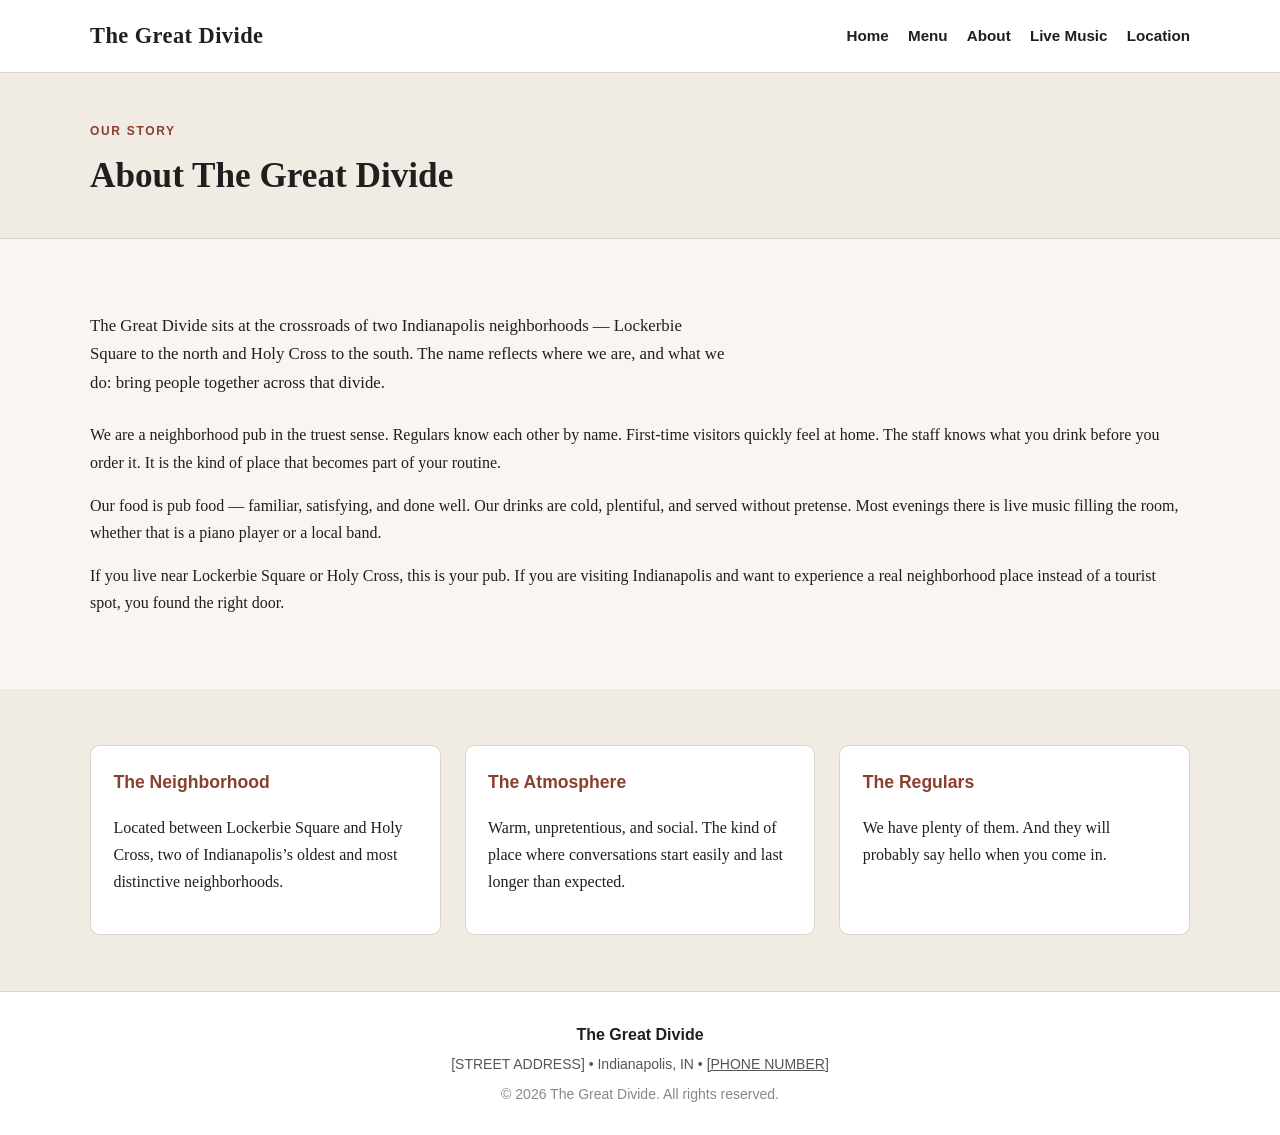
==== about.html @ 6d1bad3f "Build multi-page website with brand-correct content and infrastructure - Rewrote index.html: correct" ====
<!DOCTYPE html>
<html lang="en">

<head>
    <meta charset="UTF-8">
    <meta name="viewport" content="width=device-width, initial-scale=1.0">
    <title>About | The Great Divide &ndash; Neighborhood Pub Indianapolis</title>
    <meta name="description"
        content="The Great Divide is a neighborhood pub in Indianapolis between Lockerbie Square and Holy Cross. A welcoming place for locals and visitors alike.">
    <meta property="og:title" content="About | The Great Divide">
    <meta property="og:description"
        content="The Great Divide is a neighborhood pub in Indianapolis between Lockerbie Square and Holy Cross.">
    <meta property="og:type" content="website">
    <link rel="icon" href="assets/images/favicon.ico" type="image/x-icon">
    <link rel="stylesheet" href="assets/css/styles.css">
</head>

<body>
    <header class="site-header">
        <div class="container header-inner">
            <a href="index.html" class="logo-link"><span class="logo">The Great Divide</span></a>
            <button class="nav-toggle" aria-label="Toggle navigation" aria-expanded="false">
                <span class="hamburger"></span>
            </button>
            <nav class="site-nav" id="site-nav">
                <ul class="nav-list">
                    <li><a href="index.html">Home</a></li>
                    <li><a href="menu.html">Menu</a></li>
                    <li><a href="about.html">About</a></li>
                    <li><a href="live-music.html">Live Music</a></li>
                    <li><a href="contact.html">Location</a></li>
                </ul>
            </nav>
        </div>
    </header>

    <main>
        <div class="page-hero">
            <div class="container">
                <p class="eyebrow">Our Story</p>
                <h2>About The Great Divide</h2>
            </div>
        </div>

        <section class="section">
            <div class="container">
                <p class="section-lead">
                    The Great Divide sits at the crossroads of two Indianapolis neighborhoods &mdash;
                    Lockerbie Square to the north and Holy Cross to the south. The name reflects
                    where we are, and what we do: bring people together across that divide.
                </p>
                <p>
                    We are a neighborhood pub in the truest sense. Regulars know each other by name.
                    First-time visitors quickly feel at home. The staff knows what you drink before
                    you order it. It is the kind of place that becomes part of your routine.
                </p>
                <p>
                    Our food is pub food &mdash; familiar, satisfying, and done well. Our drinks are cold,
                    plentiful, and served without pretense. Most evenings there is live music filling
                    the room, whether that is a piano player or a local band.
                </p>
                <p>
                    If you live near Lockerbie Square or Holy Cross, this is your pub. If you are
                    visiting Indianapolis and want to experience a real neighborhood place instead
                    of a tourist spot, you found the right door.
                </p>
            </div>
        </section>

        <section class="section section-muted">
            <div class="container section-three-col">
                <div class="feature-card">
                    <h3>The Neighborhood</h3>
                    <p>Located between Lockerbie Square and Holy Cross, two of Indianapolis&rsquo;s oldest and most
                        distinctive neighborhoods.</p>
                </div>
                <div class="feature-card">
                    <h3>The Atmosphere</h3>
                    <p>Warm, unpretentious, and social. The kind of place where conversations start easily and last
                        longer than expected.</p>
                </div>
                <div class="feature-card">
                    <h3>The Regulars</h3>
                    <p>We have plenty of them. And they will probably say hello when you come in.</p>
                </div>
            </div>
        </section>
    </main>

    <footer class="site-footer">
        <div class="container footer-inner">
            <p class="footer-name">The Great Divide</p>
            <p class="footer-address">[STREET ADDRESS] &bull; Indianapolis, IN &bull; <a href="tel:[PHONE]">[PHONE
                    NUMBER]</a></p>
            <p class="footer-copy">&copy; <span id="year"></span> The Great Divide. All rights reserved.</p>
        </div>
    </footer>

    <script src="assets/js/script.js"></script>
</body>

</html>
---- assets/css/styles.css ----
:root {
    --bg: #f9f6f1;
    --surface: #ffffff;
    --surface-muted: #f0ebe3;
    --text: #1f1f1f;
    --accent: #8b3f2f;
    --accent-dark: #6f3124;
    --border: #ddd4c7;
    --brass: #b8922a;
}

* {
    box-sizing: border-box;
}

body {
    margin: 0;
    font-family: Georgia, 'Times New Roman', serif;
    color: var(--text);
    background: var(--bg);
    line-height: 1.7;
}

a {
    color: var(--accent);
}

a:hover {
    color: var(--accent-dark);
}

.container {
    width: min(1100px, 92%);
    margin: 0 auto;
}

.site-header {
    position: sticky;
    top: 0;
    background: var(--surface);
    border-bottom: 1px solid var(--border);
    z-index: 100;
}

.header-inner {
    display: flex;
    align-items: center;
    justify-content: space-between;
    min-height: 72px;
    gap: 1rem;
}

.logo-link {
    text-decoration: none;
    color: var(--text);
}

.logo {
    font-size: 1.4rem;
    font-weight: 700;
    letter-spacing: 0.02em;
    font-family: Georgia, 'Times New Roman', serif;
}

.nav-list {
    margin: 0;
    padding: 0;
    list-style: none;
    display: flex;
    gap: 1.2rem;
}

.nav-list a {
    text-decoration: none;
    color: var(--text);
    font-weight: 600;
    font-size: 0.95rem;
    font-family: Arial, Helvetica, sans-serif;
}

.nav-list a:hover {
    color: var(--accent);
}

/* ── Hamburger ── */
.nav-toggle {
    display: none;
    background: none;
    border: none;
    cursor: pointer;
    padding: 0.4rem;
}

.hamburger,
.hamburger::before,
.hamburger::after {
    display: block;
    width: 24px;
    height: 2px;
    background: var(--text);
    transition: transform 0.2s;
}

.hamburger {
    position: relative;
}

.hamburger::before,
.hamburger::after {
    content: '';
    position: absolute;
    left: 0;
}

.hamburger::before {
    top: -7px;
}

.hamburger::after {
    top: 7px;
}

.nav-toggle[aria-expanded="true"] .hamburger {
    background: transparent;
}

.nav-toggle[aria-expanded="true"] .hamburger::before {
    transform: rotate(45deg) translateY(7px);
}

.nav-toggle[aria-expanded="true"] .hamburger::after {
    transform: rotate(-45deg) translateY(-7px);
}

.hero {
    padding: 5rem 0 4rem;
}

.hero h2 {
    margin: 0.4rem 0 1rem;
    font-size: clamp(1.8rem, 3vw, 2.6rem);
    line-height: 1.3;
    max-width: 640px;
}

.eyebrow {
    letter-spacing: 0.14em;
    text-transform: uppercase;
    font-size: 0.75rem;
    color: var(--accent);
    font-weight: 700;
    margin: 0;
    font-family: Arial, Helvetica, sans-serif;
}

.hero-actions {
    display: flex;
    gap: 0.8rem;
    flex-wrap: wrap;
    margin-top: 1.2rem;
}

.button {
    display: inline-block;
    padding: 0.7rem 1.2rem;
    background: var(--accent);
    color: #ffffff;
    text-decoration: none;
    border-radius: 0.4rem;
    font-family: Arial, Helvetica, sans-serif;
    font-weight: 600;
    font-size: 0.9rem;
    transition: background 0.15s;
}

.button:hover {
    background: var(--accent-dark);
    color: #fff;
}

.button-outline {
    background: transparent;
    color: var(--accent);
    border: 2px solid var(--accent);
}

.button-outline:hover {
    background: var(--accent);
    color: #ffffff;
}

.section {
    padding: 3.5rem 0;
}

.section-muted {
    background: var(--surface-muted);
}

.section h3 {
    margin-top: 0;
    font-size: 1.6rem;
}

.section-lead {
    max-width: 640px;
    font-size: 1.05rem;
    margin-bottom: 1.5rem;
}

/* ── Three-column features ── */
.section-three-col {
    display: grid;
    gap: 1.5rem;
    grid-template-columns: repeat(auto-fit, minmax(240px, 1fr));
}

.feature-card {
    background: var(--surface);
    border: 1px solid var(--border);
    border-radius: 0.6rem;
    padding: 1.4rem;
}

.feature-card h3 {
    font-size: 1.1rem;
    margin-top: 0;
    margin-bottom: 0.5rem;
    color: var(--accent);
    font-family: Arial, Helvetica, sans-serif;
}

.feature-card a {
    font-size: 0.9rem;
    font-family: Arial, Helvetica, sans-serif;
    font-weight: 600;
}

/* ── Visit Bar ── */
.visit-bar {
    display: flex;
    flex-wrap: wrap;
    gap: 1.5rem;
    align-items: center;
    justify-content: space-between;
}

.visit-item strong {
    display: block;
    text-transform: uppercase;
    font-size: 0.7rem;
    letter-spacing: 0.1em;
    color: var(--accent);
    margin-bottom: 0.3rem;
    font-family: Arial, Helvetica, sans-serif;
}

.visit-item a {
    text-decoration: none;
    font-weight: 600;
}

/* ── Page Hero (inner pages) ── */
.page-hero {
    padding: 3rem 0 2rem;
    border-bottom: 1px solid var(--border);
    background: var(--surface-muted);
}

.page-hero h2 {
    margin: 0.3rem 0 0;
    font-size: clamp(1.6rem, 3vw, 2.2rem);
}

.menu-grid {
    display: grid;
    gap: 1rem;
    grid-template-columns: repeat(auto-fit, minmax(220px, 1fr));
    margin-top: 1rem;
}

.card {
    background: var(--surface);
    border: 1px solid var(--border);
    border-radius: 0.6rem;
    padding: 1rem;
}

.card h4 {
    margin-top: 0;
    color: var(--accent);
    font-family: Arial, Helvetica, sans-serif;
}

.site-footer {
    border-top: 1px solid var(--border);
    background: var(--surface);
    padding: 1.8rem 0;
    font-family: Arial, Helvetica, sans-serif;
    font-size: 0.875rem;
}

.footer-inner {
    text-align: center;
}

.footer-name {
    font-weight: 700;
    font-size: 1rem;
    margin: 0 0 0.3rem;
}

.footer-address {
    color: #555;
    margin: 0 0 0.4rem;
}

.footer-address a {
    color: #555;
}

.footer-copy {
    color: #888;
    margin: 0;
}

@media (max-width: 700px) {
    .nav-toggle {
        display: block;
    }

    .site-nav {
        display: none;
        position: absolute;
        top: 72px;
        left: 0;
        right: 0;
        background: var(--surface);
        border-bottom: 1px solid var(--border);
        padding: 1rem 0;
    }

    .site-nav.open {
        display: block;
    }

    .nav-list {
        flex-direction: column;
        align-items: center;
        gap: 0.8rem;
    }

    .header-inner {
        min-height: 60px;
        padding: 0.5rem 0;
    }

    .hero {
        padding: 3rem 0 2.5rem;
    }

    .visit-bar {
        flex-direction: column;
        align-items: flex-start;
    }

    .section-three-col {
        grid-template-columns: 1fr;
    }
}
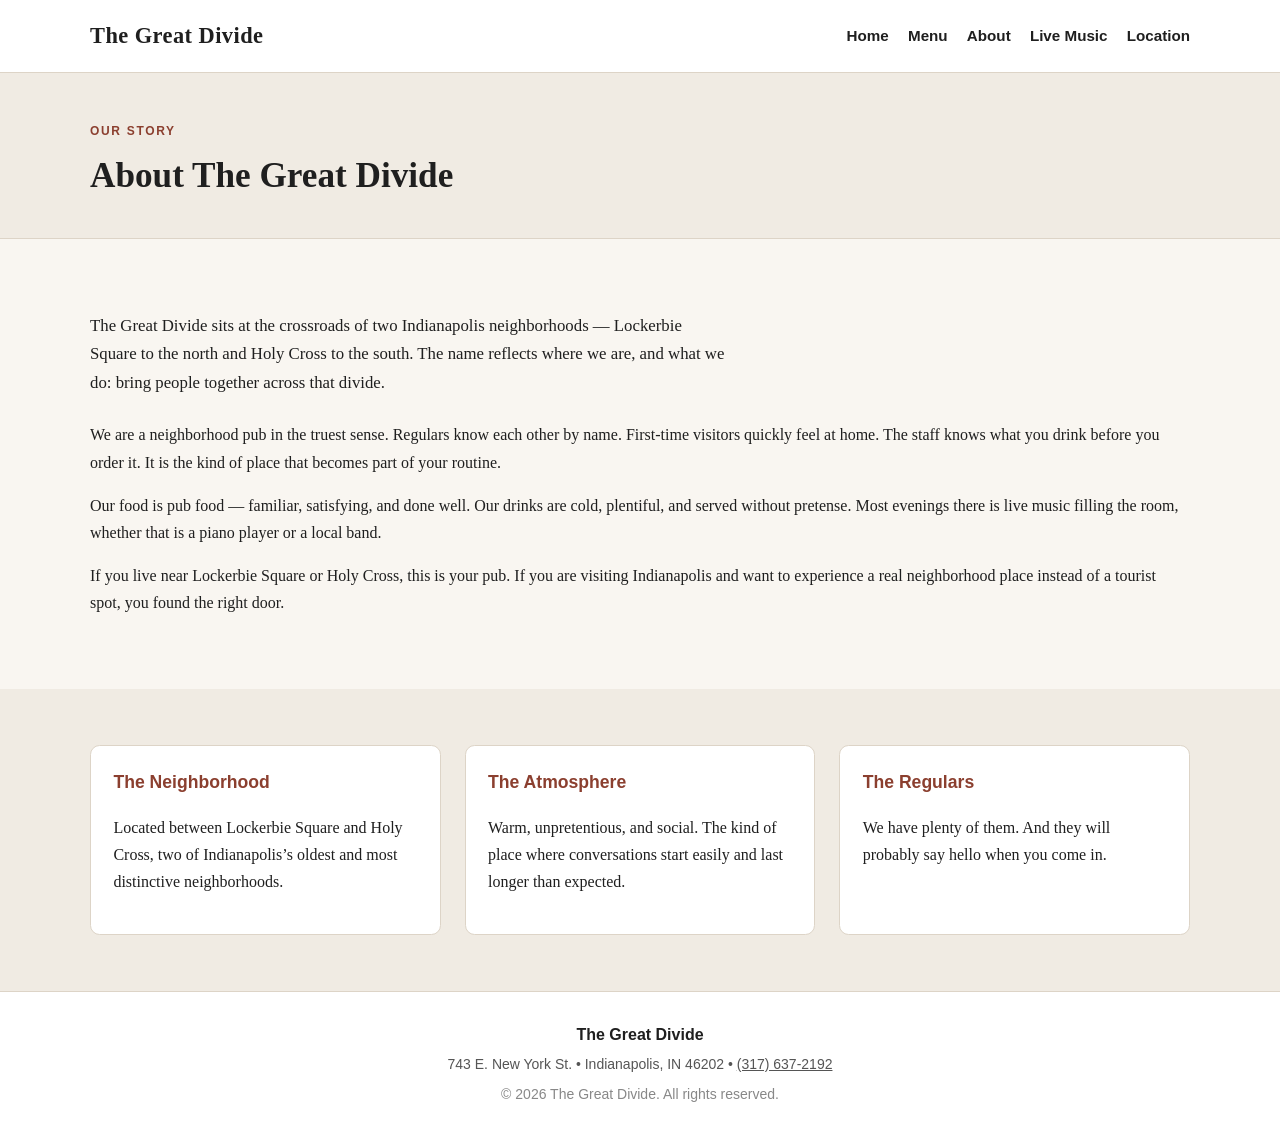
==== commit 547d4db5: "Add real address, zip, and phone number 743 E. New York St., Indianapolis, IN 46202 (317) 637-2192  " ====
--- a/about.html
+++ b/about.html
@@ -90,8 +90,7 @@
     <footer class="site-footer">
         <div class="container footer-inner">
             <p class="footer-name">The Great Divide</p>
-            <p class="footer-address">[STREET ADDRESS] &bull; Indianapolis, IN &bull; <a href="tel:[PHONE]">[PHONE
-                    NUMBER]</a></p>
+            <p class="footer-address">743 E. New York St. &bull; Indianapolis, IN 46202 &bull; <a href="tel:3176372192">(317) 637-2192</a></p>
             <p class="footer-copy">&copy; <span id="year"></span> The Great Divide. All rights reserved.</p>
         </div>
     </footer>
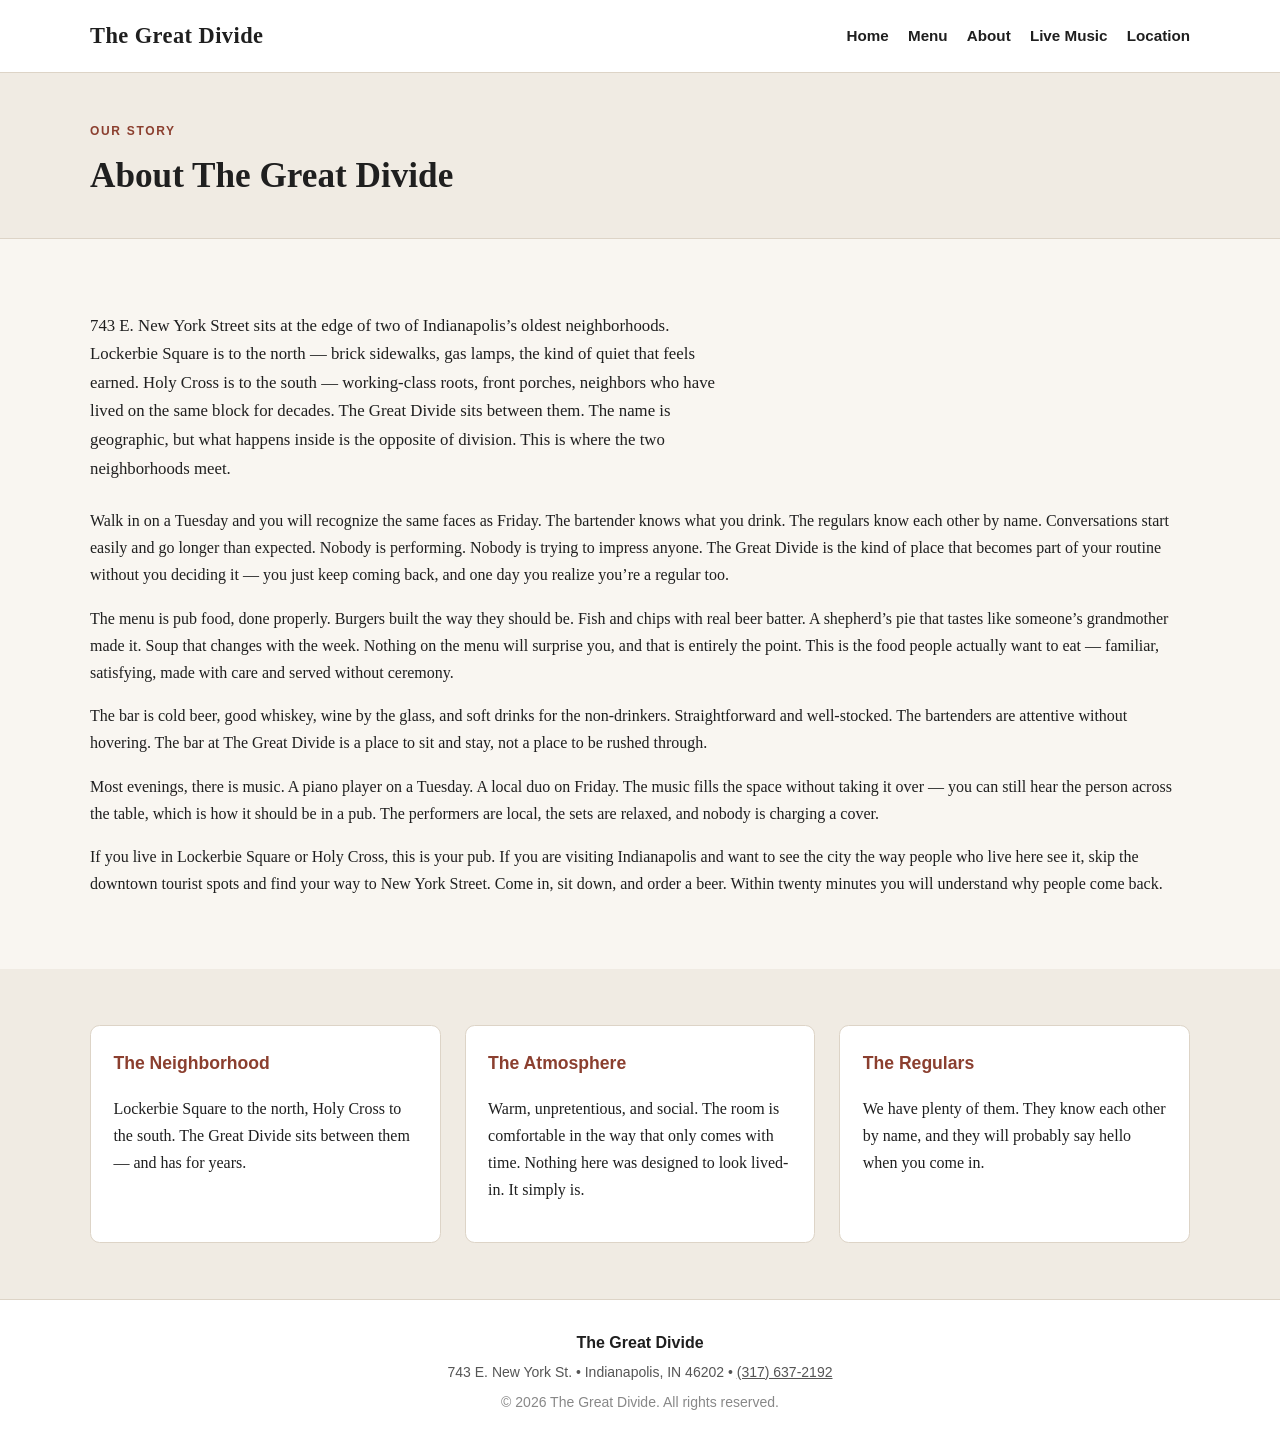
==== commit 5c84d8e4: "Apply professional copywriter content across site - index.html: new hero copy, updated feature cards" ====
--- a/about.html
+++ b/about.html
@@ -45,24 +45,46 @@
         <section class="section">
             <div class="container">
                 <p class="section-lead">
-                    The Great Divide sits at the crossroads of two Indianapolis neighborhoods &mdash;
-                    Lockerbie Square to the north and Holy Cross to the south. The name reflects
-                    where we are, and what we do: bring people together across that divide.
+                    743 E. New York Street sits at the edge of two of Indianapolis&rsquo;s oldest neighborhoods.
+                    Lockerbie Square is to the north &mdash; brick sidewalks, gas lamps, the kind of quiet that
+                    feels earned. Holy Cross is to the south &mdash; working-class roots, front porches, neighbors
+                    who have lived on the same block for decades. The Great Divide sits between them.
+                    The name is geographic, but what happens inside is the opposite of division.
+                    This is where the two neighborhoods meet.
                 </p>
                 <p>
-                    We are a neighborhood pub in the truest sense. Regulars know each other by name.
-                    First-time visitors quickly feel at home. The staff knows what you drink before
-                    you order it. It is the kind of place that becomes part of your routine.
+                    Walk in on a Tuesday and you will recognize the same faces as Friday. The bartender
+                    knows what you drink. The regulars know each other by name. Conversations start easily
+                    and go longer than expected. Nobody is performing. Nobody is trying to impress anyone.
+                    The Great Divide is the kind of place that becomes part of your routine without you
+                    deciding it &mdash; you just keep coming back, and one day you realize you&rsquo;re a regular too.
                 </p>
                 <p>
-                    Our food is pub food &mdash; familiar, satisfying, and done well. Our drinks are cold,
-                    plentiful, and served without pretense. Most evenings there is live music filling
-                    the room, whether that is a piano player or a local band.
+                    The menu is pub food, done properly. Burgers built the way they should be.
+                    Fish and chips with real beer batter. A shepherd&rsquo;s pie that tastes like
+                    someone&rsquo;s grandmother made it. Soup that changes with the week.
+                    Nothing on the menu will surprise you, and that is entirely the point.
+                    This is the food people actually want to eat &mdash; familiar, satisfying,
+                    made with care and served without ceremony.
                 </p>
                 <p>
-                    If you live near Lockerbie Square or Holy Cross, this is your pub. If you are
-                    visiting Indianapolis and want to experience a real neighborhood place instead
-                    of a tourist spot, you found the right door.
+                    The bar is cold beer, good whiskey, wine by the glass, and soft drinks for
+                    the non-drinkers. Straightforward and well-stocked. The bartenders are attentive
+                    without hovering. The bar at The Great Divide is a place to sit and stay,
+                    not a place to be rushed through.
+                </p>
+                <p>
+                    Most evenings, there is music. A piano player on a Tuesday. A local duo on Friday.
+                    The music fills the space without taking it over &mdash; you can still hear the person
+                    across the table, which is how it should be in a pub. The performers are local,
+                    the sets are relaxed, and nobody is charging a cover.
+                </p>
+                <p>
+                    If you live in Lockerbie Square or Holy Cross, this is your pub.
+                    If you are visiting Indianapolis and want to see the city the way people who
+                    live here see it, skip the downtown tourist spots and find your way to New York Street.
+                    Come in, sit down, and order a beer. Within twenty minutes you will understand
+                    why people come back.
                 </p>
             </div>
         </section>
@@ -71,17 +93,15 @@
             <div class="container section-three-col">
                 <div class="feature-card">
                     <h3>The Neighborhood</h3>
-                    <p>Located between Lockerbie Square and Holy Cross, two of Indianapolis&rsquo;s oldest and most
-                        distinctive neighborhoods.</p>
+                    <p>Lockerbie Square to the north, Holy Cross to the south. The Great Divide sits between them &mdash; and has for years.</p>
                 </div>
                 <div class="feature-card">
                     <h3>The Atmosphere</h3>
-                    <p>Warm, unpretentious, and social. The kind of place where conversations start easily and last
-                        longer than expected.</p>
+                    <p>Warm, unpretentious, and social. The room is comfortable in the way that only comes with time. Nothing here was designed to look lived-in. It simply is.</p>
                 </div>
                 <div class="feature-card">
                     <h3>The Regulars</h3>
-                    <p>We have plenty of them. And they will probably say hello when you come in.</p>
+                    <p>We have plenty of them. They know each other by name, and they will probably say hello when you come in.</p>
                 </div>
             </div>
         </section>
@@ -90,7 +110,8 @@
     <footer class="site-footer">
         <div class="container footer-inner">
             <p class="footer-name">The Great Divide</p>
-            <p class="footer-address">743 E. New York St. &bull; Indianapolis, IN 46202 &bull; <a href="tel:3176372192">(317) 637-2192</a></p>
+            <p class="footer-address">743 E. New York St. &bull; Indianapolis, IN 46202 &bull; <a
+                    href="tel:3176372192">(317) 637-2192</a></p>
             <p class="footer-copy">&copy; <span id="year"></span> The Great Divide. All rights reserved.</p>
         </div>
     </footer>
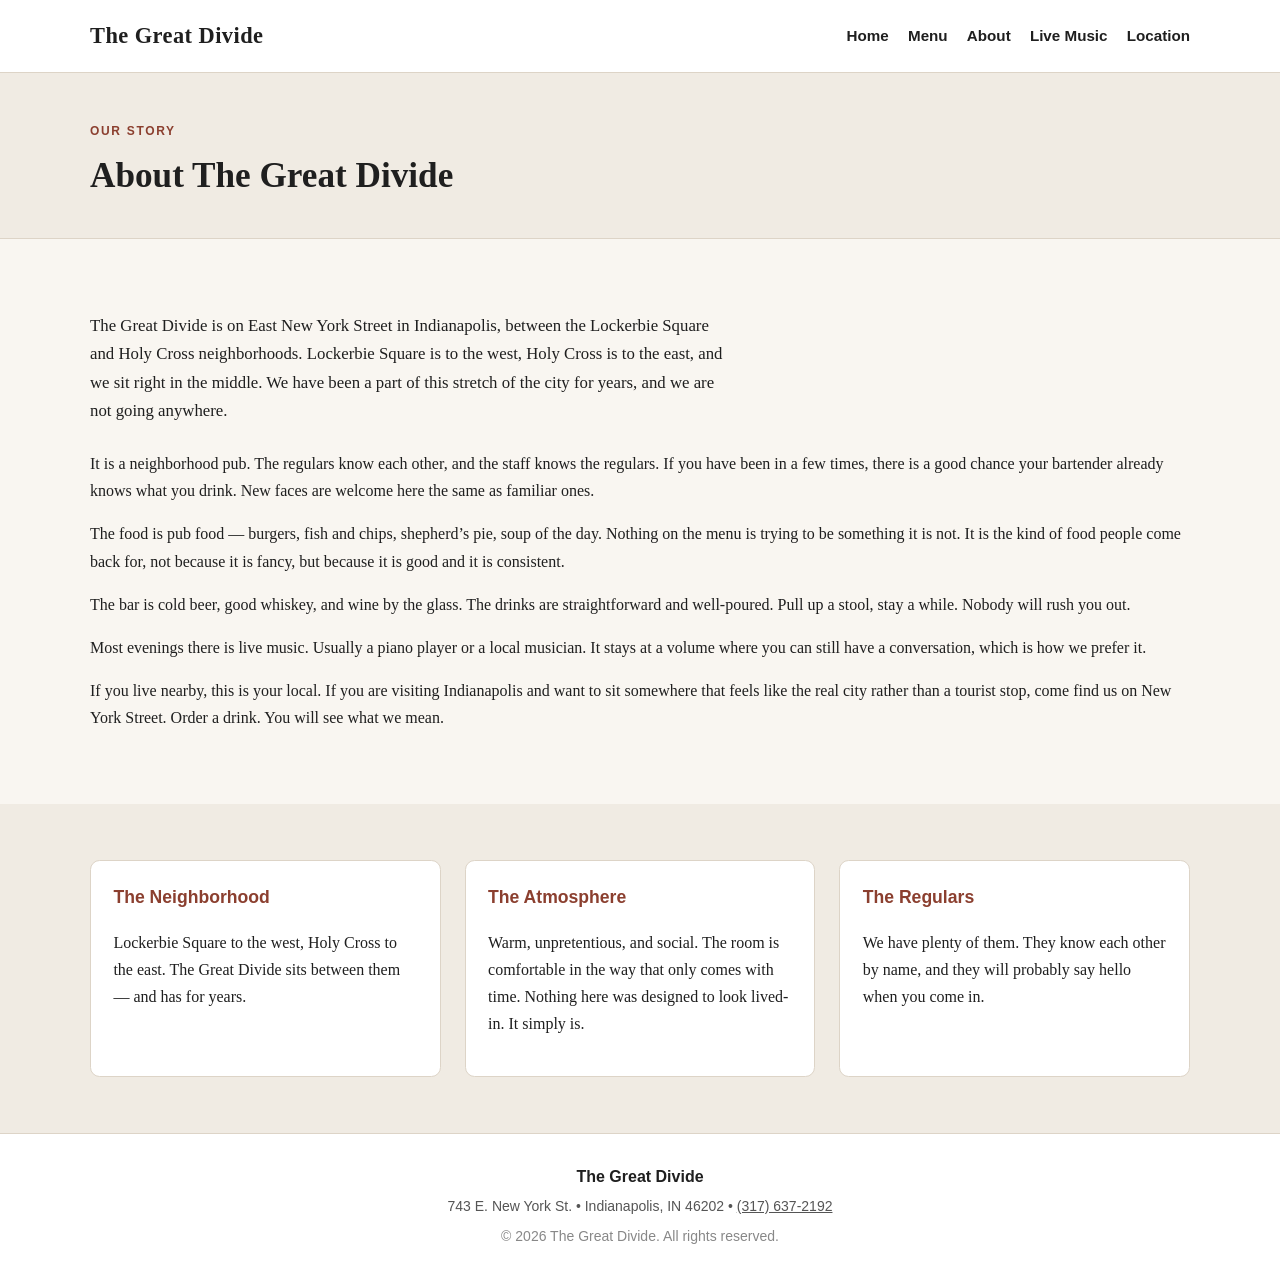
==== commit 59d57ba3: "Rewrite About page: correct geography (west/east), plain voice - Lockerbie Square is to the west, Ho" ====
--- a/about.html
+++ b/about.html
@@ -45,46 +45,33 @@
         <section class="section">
             <div class="container">
                 <p class="section-lead">
-                    743 E. New York Street sits at the edge of two of Indianapolis&rsquo;s oldest neighborhoods.
-                    Lockerbie Square is to the north &mdash; brick sidewalks, gas lamps, the kind of quiet that
-                    feels earned. Holy Cross is to the south &mdash; working-class roots, front porches, neighbors
-                    who have lived on the same block for decades. The Great Divide sits between them.
-                    The name is geographic, but what happens inside is the opposite of division.
-                    This is where the two neighborhoods meet.
+                    The Great Divide is on East New York Street in Indianapolis, between the Lockerbie Square
+                    and Holy Cross neighborhoods. Lockerbie Square is to the west, Holy Cross is to the east,
+                    and we sit right in the middle. We have been a part of this stretch of the city for years,
+                    and we are not going anywhere.
                 </p>
                 <p>
-                    Walk in on a Tuesday and you will recognize the same faces as Friday. The bartender
-                    knows what you drink. The regulars know each other by name. Conversations start easily
-                    and go longer than expected. Nobody is performing. Nobody is trying to impress anyone.
-                    The Great Divide is the kind of place that becomes part of your routine without you
-                    deciding it &mdash; you just keep coming back, and one day you realize you&rsquo;re a regular too.
+                    It is a neighborhood pub. The regulars know each other, and the staff knows the regulars.
+                    If you have been in a few times, there is a good chance your bartender already knows what
+                    you drink. New faces are welcome here the same as familiar ones.
                 </p>
                 <p>
-                    The menu is pub food, done properly. Burgers built the way they should be.
-                    Fish and chips with real beer batter. A shepherd&rsquo;s pie that tastes like
-                    someone&rsquo;s grandmother made it. Soup that changes with the week.
-                    Nothing on the menu will surprise you, and that is entirely the point.
-                    This is the food people actually want to eat &mdash; familiar, satisfying,
-                    made with care and served without ceremony.
+                    The food is pub food &mdash; burgers, fish and chips, shepherd&rsquo;s pie, soup of the day.
+                    Nothing on the menu is trying to be something it is not. It is the kind of food people
+                    come back for, not because it is fancy, but because it is good and it is consistent.
                 </p>
                 <p>
-                    The bar is cold beer, good whiskey, wine by the glass, and soft drinks for
-                    the non-drinkers. Straightforward and well-stocked. The bartenders are attentive
-                    without hovering. The bar at The Great Divide is a place to sit and stay,
-                    not a place to be rushed through.
+                    The bar is cold beer, good whiskey, and wine by the glass. The drinks are straightforward
+                    and well-poured. Pull up a stool, stay a while. Nobody will rush you out.
                 </p>
                 <p>
-                    Most evenings, there is music. A piano player on a Tuesday. A local duo on Friday.
-                    The music fills the space without taking it over &mdash; you can still hear the person
-                    across the table, which is how it should be in a pub. The performers are local,
-                    the sets are relaxed, and nobody is charging a cover.
+                    Most evenings there is live music. Usually a piano player or a local musician.
+                    It stays at a volume where you can still have a conversation, which is how we prefer it.
                 </p>
                 <p>
-                    If you live in Lockerbie Square or Holy Cross, this is your pub.
-                    If you are visiting Indianapolis and want to see the city the way people who
-                    live here see it, skip the downtown tourist spots and find your way to New York Street.
-                    Come in, sit down, and order a beer. Within twenty minutes you will understand
-                    why people come back.
+                    If you live nearby, this is your local. If you are visiting Indianapolis and want to sit
+                    somewhere that feels like the real city rather than a tourist stop, come find us on
+                    New York Street. Order a drink. You will see what we mean.
                 </p>
             </div>
         </section>
@@ -93,15 +80,18 @@
             <div class="container section-three-col">
                 <div class="feature-card">
                     <h3>The Neighborhood</h3>
-                    <p>Lockerbie Square to the north, Holy Cross to the south. The Great Divide sits between them &mdash; and has for years.</p>
+                    <p>Lockerbie Square to the west, Holy Cross to the east. The Great Divide sits between them
+                        &mdash; and has for years.</p>
                 </div>
                 <div class="feature-card">
                     <h3>The Atmosphere</h3>
-                    <p>Warm, unpretentious, and social. The room is comfortable in the way that only comes with time. Nothing here was designed to look lived-in. It simply is.</p>
+                    <p>Warm, unpretentious, and social. The room is comfortable in the way that only comes with time.
+                        Nothing here was designed to look lived-in. It simply is.</p>
                 </div>
                 <div class="feature-card">
                     <h3>The Regulars</h3>
-                    <p>We have plenty of them. They know each other by name, and they will probably say hello when you come in.</p>
+                    <p>We have plenty of them. They know each other by name, and they will probably say hello when you
+                        come in.</p>
                 </div>
             </div>
         </section>
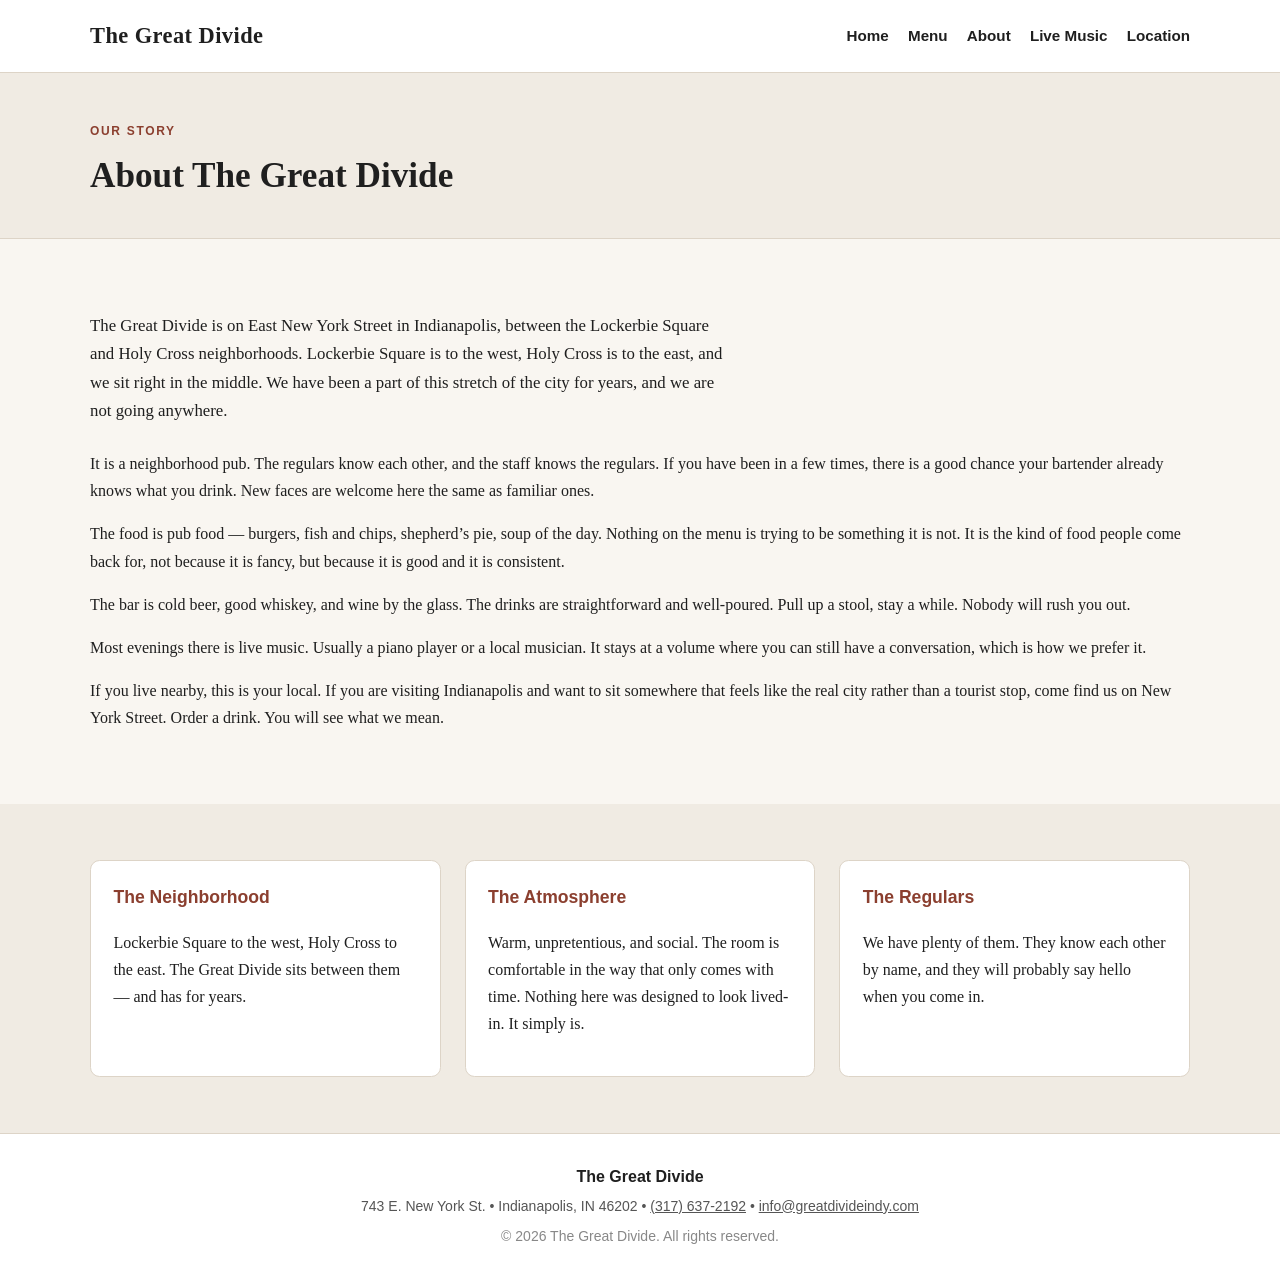
==== commit 3addbefc: "Save current site updates" ====
--- a/about.html
+++ b/about.html
@@ -101,7 +101,8 @@
         <div class="container footer-inner">
             <p class="footer-name">The Great Divide</p>
             <p class="footer-address">743 E. New York St. &bull; Indianapolis, IN 46202 &bull; <a
-                    href="tel:3176372192">(317) 637-2192</a></p>
+                    href="tel:3176372192">(317) 637-2192</a> &bull; <a
+                    href="mailto:info@greatdivideindy.com">info@greatdivideindy.com</a></p>
             <p class="footer-copy">&copy; <span id="year"></span> The Great Divide. All rights reserved.</p>
         </div>
     </footer>
